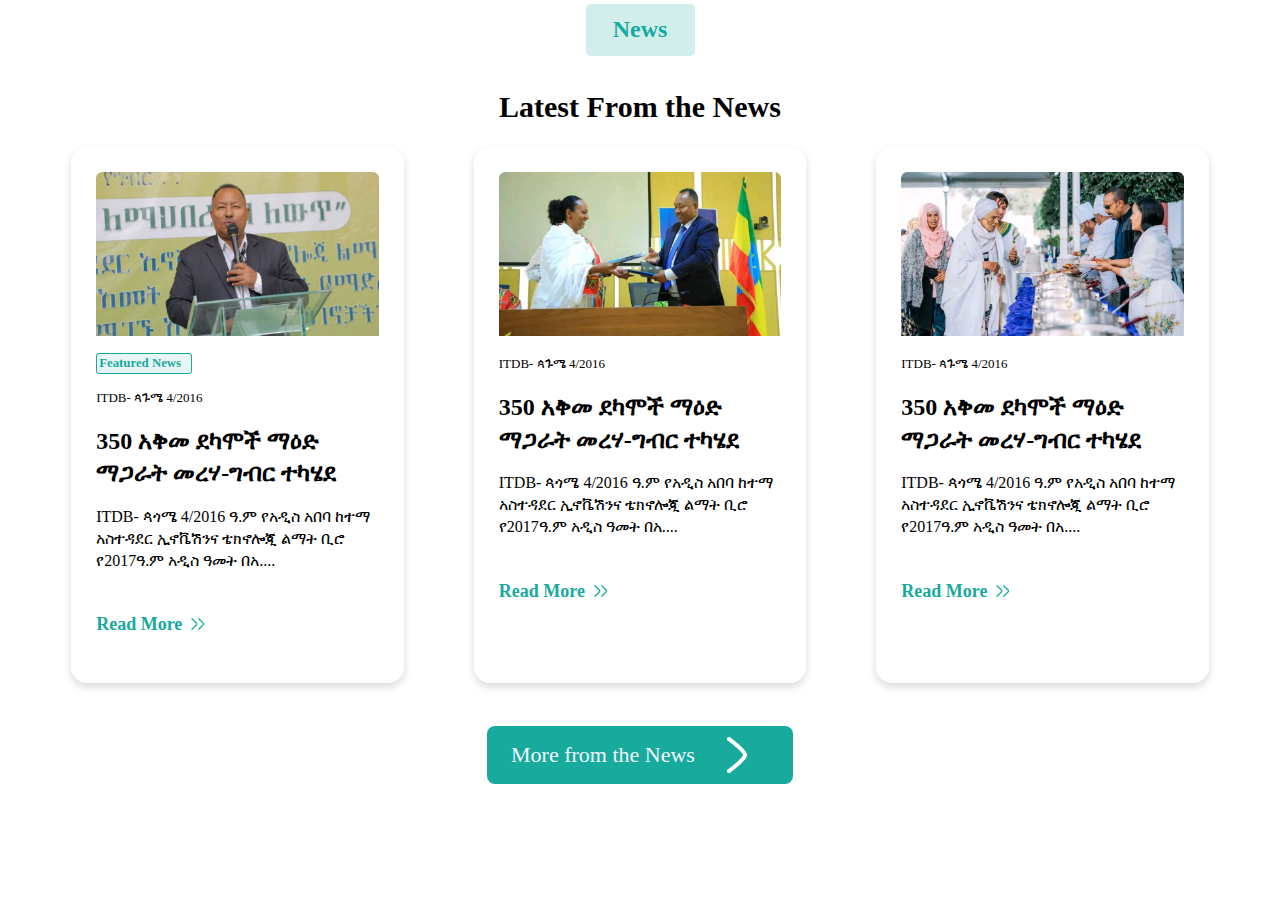
==== index.html @ d7e69292 "news page" ====
<!DOCTYPE html>
<html>
    <head>
        <link rel="stylesheet" href="styles.css">
        <title>News page</title>
    </head>
    <body>
        <div class="news_container">
            <div class="news_tag">
                <h2>News</h2>
            </div>
            <div class="news_title">
                <p>Latest From the News</p>
            </div>
            <section class="news_section">
                <div class="news">
                    <img src="./images/director.png" alt="news image"/>
                    <div class="news_text">
                        <h3>Featured News</h3>
                        <pre>ITDB- ጳጉሜ 4/2016</pre>
                        <h1>350 አቅመ ደካሞች ማዕድ ማጋራት መረሃ-ግብር ተካሄደ</h1>
                        <p>
                            ITDB- ጳጎሜ 4/2016 ዓ.ም የአዲስ አበባ ከተማ አስተዳደር ኢኖቬሽንና ቴክኖሎጂ ልማት ቢሮ የ2017ዓ.ም አዲስ ዓመት በአ....
                        </p>
                    </div>
                    <div class="read-more">
                        <h4>Read More</h4>
                        <img src="./images/doublearrow.png" />
                    </div>
                </div>
                <div class="news">
                    <img src="./images/newsimg.png" alt="news image"/>
                    <div class="news_text">
                        <!-- <h3>Featured News</h3> -->
                        <pre>ITDB- ጳጉሜ 4/2016</pre>
                        <h1>350 አቅመ ደካሞች ማዕድ ማጋራት መረሃ-ግብር ተካሄደ</h1>
                        <p>
                            ITDB- ጳጎሜ 4/2016 ዓ.ም የአዲስ አበባ ከተማ አስተዳደር ኢኖቬሽንና ቴክኖሎጂ ልማት ቢሮ የ2017ዓ.ም አዲስ ዓመት በአ....
                        </p>
                    </div>
                    <div class="read-more">
                        <h4>Read More</h4>
                        <img src="./images/doublearrow.png" />
                    </div>
                </div>
                <div class="news">
                    <img src="./images/newsimg1.png" alt="news image"/>
                    <div class="news_text">
                        <!-- <h3>Featured News</h3> -->
                        <pre>ITDB- ጳጉሜ 4/2016</pre>
                        <h1>350 አቅመ ደካሞች ማዕድ ማጋራት መረሃ-ግብር ተካሄደ</h1>
                        <p>
                            ITDB- ጳጎሜ 4/2016 ዓ.ም የአዲስ አበባ ከተማ አስተዳደር ኢኖቬሽንና ቴክኖሎጂ ልማት ቢሮ የ2017ዓ.ም አዲስ ዓመት በአ....
                        </p>
                    </div>
                    <div class="read-more">
                        <h4>Read More</h4>
                        <img src="./images/doublearrow.png" />
                    </div>
                </div>

            </section>
            <div class="more-news">
                <h4>More from the News</h4>
                <img src="./images/arrow.png"/>
            </div>
        </div>
    </body>
</html>
---- styles.css ----
.news_container{
    display: flex;
    flex-direction: column;
    align-items: center;
    /* margin:20px 0px 29px 0px ; */
}
.news_tag{
    font-family: Urbanist;
    font-size: 16px;
    font-weight: 700;
    text-align: center;
    gap: 0;
    margin-top: -1.5rem;
}
.news_tag h2{
    width: 85px;
    height: 28px;
    padding: 12px;
    gap: 10px;
    border-radius: 5px ;
    opacity: 0px;
    color:  #18AA9D;
    background: #18AA9D33;
}
.news_title{
    width: 557px;
    height: 67px;
    top: 107px;
    left: 682px;
    gap: 0px;
    opacity: 0px;
    font-family: Urbanist;
    font-size: 30px;
    font-weight: 700;
    line-height: 2.26px;
    text-align: center;
    gap:0;
}

.news_section{
    display: flex;
    align-items: center;
    width: 90%;
    height: 38rem;
    /* border: 2px solid black; */
    gap: 70px;
    margin-top: -2rem;
    @media screen and (max-width: 780px) {
        width: 50%;
        display: inline;
        gap: 70px
    }
}
.news{
    width: 370px;
    box-shadow: 0 4px 8px rgba(0, 0, 0, 0.15);
    border-radius: 1rem;
    height: 80%;
    padding: 25px;
    @media screen and (max-width: 780px) {
        width:auto;
        gap: 1rem;
    }
}
.news img{
    width: 100%;
}
.news_text{
    display: inline;
    flex-direction: column;
    /* align-items: center; */
    width: 300px;
    height: 158px;
    gap:23px;
    left: 20px;
    
}
.news_text h3{
    width: 90px;
    font-size: 0.8rem;
    /* border: 0px solid #18AA9D; */
    color: #18AA9D;
    padding: 2px;
    border-radius: 3px;
    background: #18AA9D1A;
    border: 0.5px solid #18AA9D
}
.news_text pre{
    font-family: Shiromeda;
    font-size: 13px;
    font-weight: 40;
    line-height: 21.79px;
    text-align: left;
}
.news_text h1{
    font-family: Shiromeda;
    font-size: 24px;
    font-weight: 600;
    line-height: 32.69px;
    text-align: left;
}
.news_text p{
    font-family: Shiromeda;
    font-size: 16px;
    font-weight: 400;
    line-height: 21.79px;
    text-align: left;
}
.read-more{
    width: 150px;
    display: flex;
    align-items: center;
    gap: 8px;
    cursor: pointer;
    color: #18AA9D;
    font-family: Urbanist;
    font-size: 18px;
    font-weight: 500;
    line-height: 26px;
    text-align: left;    
}
.read-more img{
    width: 16px;
    height: 16px;
}
.more-news{
    width:258px;
    height: 30px;
    top: 910px;
    left: 798px;
    padding: 14px 24px 14px 24px;
    gap: 10px;
    border-radius: 8px;
    opacity: 0px;
    background: #18AA9D;
    display: flex;
    align-items: center;
    margin-top: 7px;
}
.more-news h4{
    width: 198px;
    height: 26px;
    gap: 0px;
    opacity: 0px;
    font-family: Urbanist;
    font-size: 22px;
    font-weight: 500;
    line-height: 26.4px;
    text-align: left;
    color:aliceblue;
}
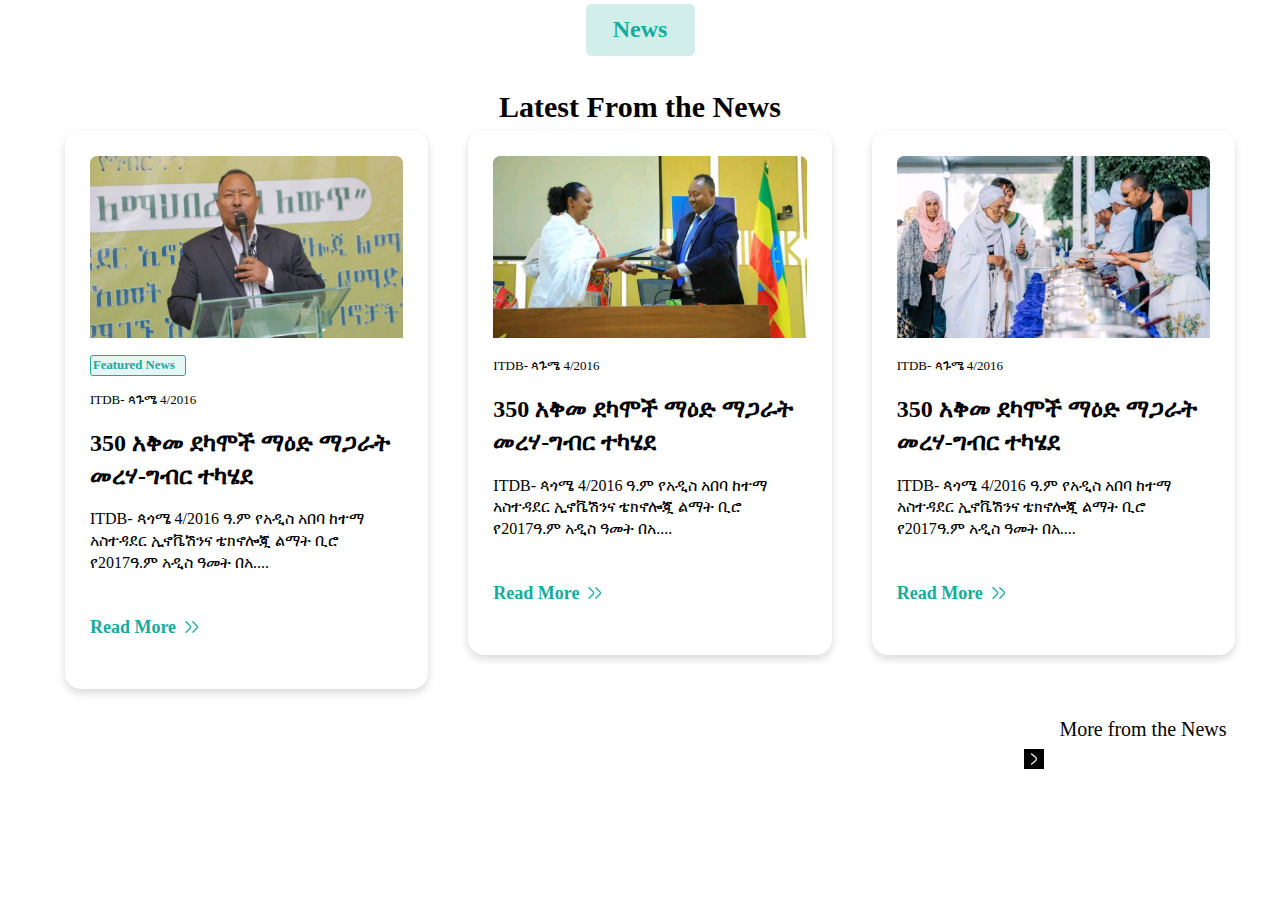
==== commit 2624bba7: "task section front" ====
--- a/index.html
+++ b/index.html
@@ -58,12 +58,66 @@
                         <img src="./images/doublearrow.png" />
                     </div>
                 </div>
-
+                <div class="news">
+                    <img src="./images/director.png" alt="news image"/>
+                    <div class="news_text">
+                        <h3>Featured News</h3>
+                        <pre>ITDB- ጳጉሜ 4/2016</pre>
+                        <h1>350 አቅመ ደካሞች ማዕድ ማጋራት መረሃ-ግብር ተካሄደ</h1>
+                        <p>
+                            ITDB- ጳጎሜ 4/2016 ዓ.ም የአዲስ አበባ ከተማ አስተዳደር ኢኖቬሽንና ቴክኖሎጂ ልማት ቢሮ የ2017ዓ.ም አዲስ ዓመት በአ....
+                        </p>
+                    </div>
+                    <div class="read-more">
+                        <h4>Read More</h4>
+                        <img src="./images/doublearrow.png" />
+                    </div>
+                </div><div class="news">
+                    <img src="./images/director.png" alt="news image"/>
+                    <div class="news_text">
+                        <h3>Featured News</h3>
+                        <pre>ITDB- ጳጉሜ 4/2016</pre>
+                        <h1>350 አቅመ ደካሞች ማዕድ ማጋራት መረሃ-ግብር ተካሄደ</h1>
+                        <p>
+                            ITDB- ጳጎሜ 4/2016 ዓ.ም የአዲስ አበባ ከተማ አስተዳደር ኢኖቬሽንና ቴክኖሎጂ ልማት ቢሮ የ2017ዓ.ም አዲስ ዓመት በአ....
+                        </p>
+                    </div>
+                    <div class="read-more">
+                        <h4>Read More</h4>
+                        <img src="./images/doublearrow.png" />
+                    </div>
+                </div><div class="news">
+                    <img src="./images/director.png" alt="news image"/>
+                    <div class="news_text">
+                        <h3>Featured News</h3>
+                        <pre>ITDB- ጳጉሜ 4/2016</pre>
+                        <h1>350 አቅመ ደካሞች ማዕድ ማጋራት መረሃ-ግብር ተካሄደ</h1>
+                        <p>
+                            ITDB- ጳጎሜ 4/2016 ዓ.ም የአዲስ አበባ ከተማ አስተዳደር ኢኖቬሽንና ቴክኖሎጂ ልማት ቢሮ የ2017ዓ.ም አዲስ ዓመት በአ....
+                        </p>
+                    </div>
+                    <div class="read-more">
+                        <h4>Read More</h4>
+                        <img src="./images/doublearrow.png" />
+                    </div>
+                </div>
             </section>
-            <div class="more-news">
+            <button id="more-button" onclick="showMoreNews()">
                 <h4>More from the News</h4>
-                <img src="./images/arrow.png"/>
-            </div>
+                <img src="./images/arrow.png" alt="Arrow"/>
+            </button>
         </div>
+        <script>
+            let displayedNewsCount = 3;
+            function showMoreNews() {
+                const newsItems = document.querySelectorAll('.news');
+                displayedNewsCount += 3;
+                newsItems.forEach((newsItem, index) => {
+                    if (index < displayedNewsCount) {
+                        newsItem.classList.add('visible');
+                    }
+                });
+            }
+        </script>
     </body>
 </html>--- a/styles.css
+++ b/styles.css
@@ -39,12 +39,17 @@
 
 .news_section{
     display: flex;
-    align-items: center;
-    width: 90%;
-    height: 38rem;
+    align-items: flex-start;
+    flex-wrap: wrap;
+    width: 100%;
+    height: auto;
+    justify-content: center;
     /* border: 2px solid black; */
-    gap: 70px;
+    gap: 20px;
     margin-top: -2rem;
+    margin-left: auto;
+    margin-right: auto;
+    padding: 10px;
     @media screen and (max-width: 780px) {
         width: 50%;
         display: inline;
@@ -52,18 +57,29 @@
     }
 }
 .news{
-    width: 370px;
+    flex: 0 1 calc(30.333% - 20px);
+    /* width: 300px; */
     box-shadow: 0 4px 8px rgba(0, 0, 0, 0.15);
     border-radius: 1rem;
-    height: 80%;
+    height: auto;
     padding: 25px;
+    display: none;
+    margin: 10px;
+    box-sizing: border-box;
+    /* flex: 1 0 30%; */
     @media screen and (max-width: 780px) {
         width:auto;
         gap: 1rem;
     }
 }
+.news.visible{
+    display: block;
+}
 .news img{
     width: 100%;
+}
+.news_section .news:nth-child(-n+3){
+    display: block;
 }
 .news_text{
     display: inline;
@@ -123,29 +139,377 @@
     width: 16px;
     height: 16px;
 }
-.more-news{
-    width:258px;
-    height: 30px;
-    top: 910px;
-    left: 798px;
-    padding: 14px 24px 14px 24px;
+#more-button{
+    width: 258px;
+    height: 40px; /* Adjust height for better alignment */
+    padding: 0; /* Remove extra padding */
+    border-radius: 8px;
+    cursor: pointer;
+    background: #18AA9D;
+    display: flex;
+    flex-direction: column;
+    align-items: center; /* Center items vertically */
+    justify-content: space-between; /* Space between text and icon */
+    margin: 7px auto; /* Center button */
+}
+
+#more-button h4{
+    margin: 0; /* Remove default margin */
+    font-family: Urbanist;
+    font-size: 20px;
+    font-weight: 500;
+    line-height: 40px; /* Match button height for vertical centering */
+    color: black;
+    flex: 1; 
+}
+#more-button img{
+    flex: 2;
+    margin-left: 10px; /* Space between text and icon */
+    width: 20px; /* Fixed width for the icon */
+    height: auto; /* Keep aspect ratio */
+    display: flex; /* Ensures icon can be centered */
+    align-items: center; /* Center icon vertically */
+    background: black;
+}
+
+.notification-container{
+    width: 536px;
+    height: 408px;
+    top: 605px;
+    left: 2582px;
+    padding: 30px 1px 0px 0px;
+    gap: 20px;
+    border-radius: 15px ;
+    border: 1px ;
+    opacity: 0px;
+    box-shadow: 0 4px 8px rgba(0, 0, 0, 0.15);
+
+}
+.notification-header{
+    width: 100%;
+    height: 70px;
+    position: relative;
+    margin-top:-30px;
+    display: flex;
+    align-items: center;
+    gap: 20rem;
+    font-family: Urbanist;
+    
+    /* padding: 10px; */
+}
+.notification-header h5{
+    padding: 10px;
+    font-weight: 700;
+    font-size: 18px;
+}
+.notification-header p{
+    color: #18AA9D;
+    font-weight: 700;
+    font-size: 11px;
+}
+.message{
+    width: 536px;
+    height: 90%;
+    top: 68px;
     gap: 10px;
+    opacity: 0px;
+    gap: 10px;
+    opacity: 0px;
+    border-radius: 10px;
+}
+.message-container{
+
+    display: flex;
+    align-items: center;
+    gap: 5px;
+    font-family: Urbanist;
+    font-size: 10px;
+    font-weight: 700;
+    text-align: left;
+    padding: 6px;
+    height: 28%;
+    transition: background-color 0.3s;
+}
+
+.message-container:hover{
+    background: #18AA9D26;
+    border-bottom: 2px solid #18AA9D26;
+}
+
+.message-container img{
+    /* background: black; */
+    width: 24px;
+    height: 24px;
+    padding: 2px 2.5px 2px 2.5px;
+    margin-top: -3rem;
+    gap: 20px;
+    opacity: 0px;
+}
+
+/* #more.button {
+    cursor: pointer;
+    transition: transform 0.2s, box-shadow 0.2s;
+    width: 24px;
+    height: 24px;
+    padding: 2px 2.5px 2px 2.5px;
+    margin-top: -3rem;
+    gap: 20px;
+    opacity: 0px;
+    border: none;
+    background: white;
+}
+
+#more.button:hover{
+    transform: scale(1.05); 
+    box-shadow: #18AA9D26;
+    background: #18AA9D26;
+}
+#more.button:active{
+    transform: scale(0.95);
+    box-shadow: #18AA9D68;
+} */
+.text-message{
+    display: flex;
+    flex-direction: column;
+    justify-content: center;
+    font-family: Urbanist;
+    /* font-size: 1rem; */
+    font-weight: 400;
+    gap: -10px;
+    text-align: left;
+    padding: 10px;
+    width: 65%;
+}
+.text-message h1{
+    font-size: 1.1rem;
+}
+.text-message p{
+    width: 326px;
+    height: 40px;
+    gap: 0px;
+    opacity: 0px;
+    margin-top: -5px;
+    font-size:0.9rem;
+}
+.text-message time{
+    color: #92989E ;
+    margin-top: -12px;
+    font-size: 0.8rem;
+}
+#more-button h2{
+    border: none;
+    padding: 0.5rem;
+    margin: -2rem 1rem 2rem 0rem;
+    background: none;
+    cursor: pointer;
+    display:inline-block;
+    font-size: 1rem;
+    font-weight: lighter;
+    background-color: #18AA9D26;
+    border: 2px solid #18AA9D26;
     border-radius: 8px;
-    opacity: 0px;
+    color: #18AA9D;
+}
+#more-button{
+    
+    border: none;
+    padding: 0;
+    margin: 0;
+    background: none;
+    cursor: pointer;
+    display:block;
+    margin-left: auto;
+    
+}
+#more-button img{
+    display: block;
+}
+
+/*Task Section*/
+.task-container{
+    width: 100%;
+    height: auto;
+    top: 2807px;
+    gap: 0px;
+    opacity: 0px;
+    display: flex;
+    flex-direction: column;
+    align-items: center;
+    padding: 2rem;
+
+}
+.task-tag{
+    font-family: Urbanist;
+    font-size: 16px;
+    font-weight: 700;
+    text-align: center;
+    gap: 0;
+    margin-top: -1.5rem;
+}
+.task-tag h2{
+    width: 5rem;
+    height: 1.2rem;
+    padding: 12px;
+    gap: 10px;
+    border-radius: 5px ;
+    opacity: 0px;
+    color:  #18AA9D;
+    background: #18AA9D33;
+    font-size: 1rem;
+    font-family: Urbanist;
+}
+.task-title{
+    font-family: Urbanist;
+    font-size: 2rem;
+    font-weight: 700;
+    line-height: 2.5rem;
+    text-align: center;
+}
+.task-head{
+    /* border: 2px solid black; */
+    display: flex;
+    flex-direction: row;
+    align-items: center;
+    height: 2rem;
+    /* gap: 10rem; */
+}
+.task-head h4{
+    /* width:15%; */
+    /* flex: 1; */
+    height: auto;
+    padding: 0rem;
+    margin-left: auto;
+    align-items: end;
+    border: 1px solid #F1B31C26;
+    background: #F1B31C26;
+}
+.task-head h3{
+    font-family: Urbanist;
+    font-size: 1.3rem;
+    font-weight: 600;
+    text-align: center;
+    /* padding: 0.5rem; */
+}
+.task-section{
+    display: flex;
+    flex-direction: row;
+    gap: 5rem;
+
+    
+}
+@media screen and (max-width:789px) {
+    /* display: block; */
+    .task-section{
+        flex-direction: column;
+    }
+}
+.task{
+    width: 20rem;
+    display: flex;
+    /* border: 2px solid black; */
+    flex-direction: column;
+    padding: 2rem;
+    box-shadow: 0 4px 8px rgba(0, 0, 0, 0.15);
+    border-radius: 1rem;
+    height: 16rem;
+    
+}
+
+.task-content{
+    display: flex;
+    flex-direction: column;
+}
+
+.task-content h6{
+    font-family: Urbanist;
+    font-size: 0.75rem;
+    font-weight: lighter;
+    text-align: left;
+}
+
+.task-content p{
+    font-family: Urbanist;
+    font-size: 1rem;
+    font-weight: 200;
+    text-align: left;
+    color: black;
+    margin-top: -1rem;
+}
+.task-time{
+    display: flex;
+    flex-direction: row;
+    /* border:2px solid blue; */
+    height: 2rem;
+    
+}
+.task-status{
+    height: auto;
+    /* border: 2px solid black; */
+    display: flex;
+    flex-direction: row;
+    gap: 0.51rem;
+    /* border: 2px solid red; */
+}
+
+.task-status section h6{
+    margin: 0;
+    padding-bottom: 0.3rem; 
+    /* border: 2px solid red; */
+}
+.due-date{
+    display: flex;
+    flex-direction: row;
+    margin-left: auto;
+    gap: 0.5rem;
+}
+.due-date section h6{
+    margin: 0;
+    padding-bottom: 0.2rem;
+}
+
+.more-task{
+    display: flex;
+    margin-top: 5rem;
+    height: 1.6rem;
+    gap: 0;
+}
+.more-task h5{
+    margin: 0;
+    padding: 0.15rem;
+    font-size: 1.1rem;
+    font-weight: lighter;
+    font-family: Urbanist;
+    color:#18AA9D;
+
+}
+.more-task img{
+    /* border: 2px black; */
+    margin: 0;
+    padding: 0.3rem;
+    height: 70%;
+}
+#more-task{
+    display: flex;
+    margin-top: 2rem;
+    color: white;
     background: #18AA9D;
-    display: flex;
-    align-items: center;
-    margin-top: 7px;
-}
-.more-news h4{
-    width: 198px;
-    height: 26px;
-    gap: 0px;
-    opacity: 0px;
-    font-family: Urbanist;
-    font-size: 22px;
-    font-weight: 500;
-    line-height: 26.4px;
-    text-align: left;
-    color:aliceblue;
+    border: none;
+    border-radius: 1rem;
+    font-size: 1rem;
+    font-family: Urbanist;
+    gap:-0.5rem;
+    padding: 0.6rem 0.8rem;
+}
+#more-task img{
+    width: 1.5rem;
+    align-items: center;
+    justify-content: center;
+    padding: 0.5rem;
+    height: auto;
+}
+#more-task h4{
+    margin: 0;
+    margin-top:0.55rem;
+    justify-content: center;
+    align-items: center;
 }